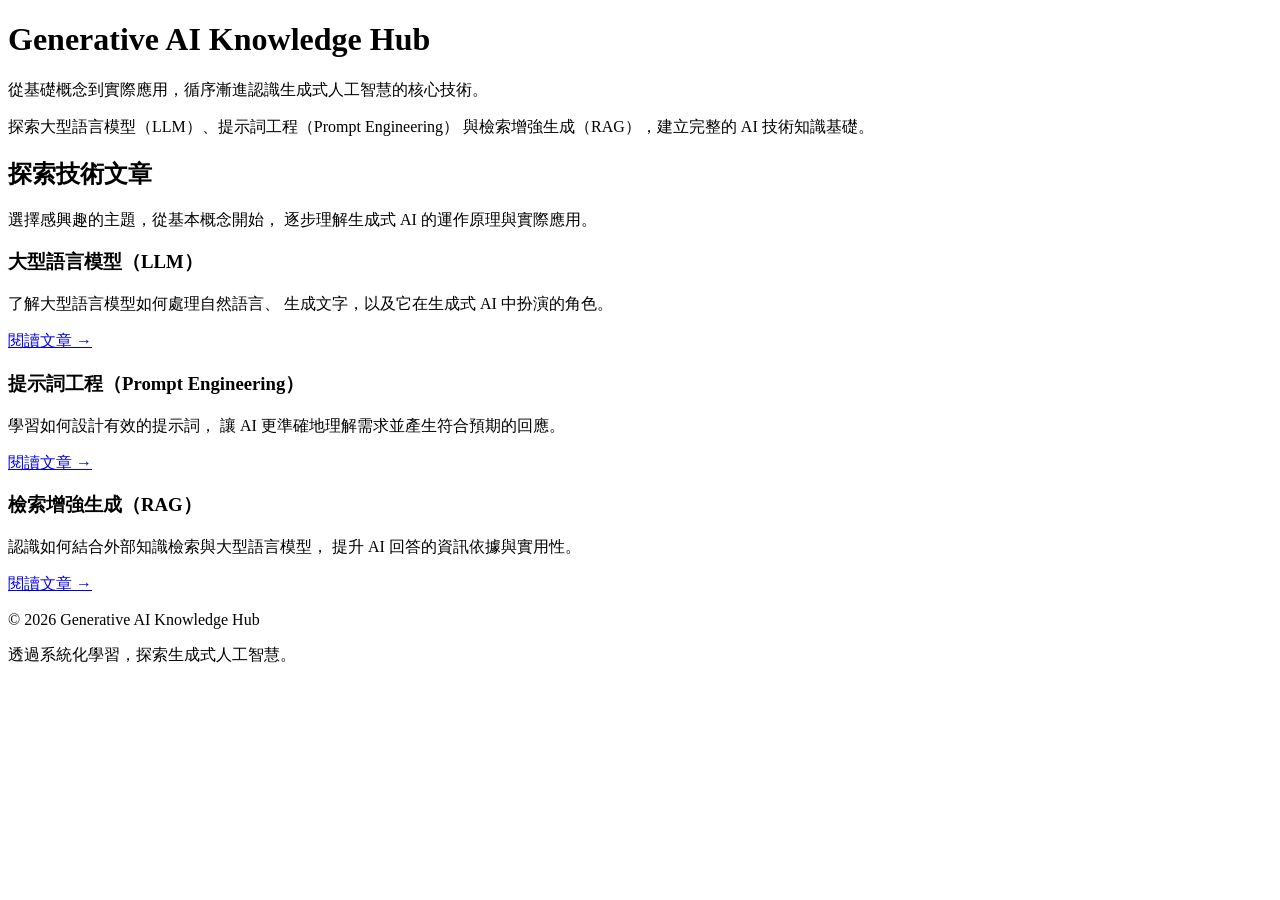
==== index.html @ dd3a81ac "Add files via upload" ====
<!DOCTYPE html>
<html lang="zh-Hant">

<head>
  <meta charset="UTF-8">
  <meta name="viewport" content="width=device-width, initial-scale=1.0">

  <meta name="description"
        content="Generative AI Knowledge Hub：透過淺顯易懂的文章，認識大型語言模型、提示詞工程與檢索增強生成。">

  <title>Generative AI Knowledge Hub</title>

  <link rel="stylesheet" href="css/style.css">
</head>

<body>

  <!-- 網站介紹區塊 -->
  <header class="container hero">

    <h1>Generative AI Knowledge Hub</h1>

    <p>
      從基礎概念到實際應用，循序漸進認識生成式人工智慧的核心技術。
    </p>

    <p>
      探索大型語言模型（LLM）、提示詞工程（Prompt Engineering）
      與檢索增強生成（RAG），建立完整的 AI 技術知識基礎。
    </p>

  </header>

  <!-- 網站主要內容 -->
  <main class="container">

    <section aria-labelledby="articles-title">

      <h2 id="articles-title">探索技術文章</h2>

      <p>
        選擇感興趣的主題，從基本概念開始，
        逐步理解生成式 AI 的運作原理與實際應用。
      </p>

      <!-- 文章卡片排列區 -->
      <div class="article-grid">

        <!-- 文章一：LLM -->
        <article class="article-card">

          <h3>大型語言模型（LLM）</h3>

          <p>
            了解大型語言模型如何處理自然語言、
            生成文字，以及它在生成式 AI 中扮演的角色。
          </p>

          <a href="articles/llm.html">
            閱讀文章 →
          </a>

        </article>

        <!-- 文章二：Prompt Engineering -->
        <article class="article-card">

          <h3>提示詞工程（Prompt Engineering）</h3>

          <p>
            學習如何設計有效的提示詞，
            讓 AI 更準確地理解需求並產生符合預期的回應。
          </p>

          <a href="articles/prompt-engineering.html">
            閱讀文章 →
          </a>

        </article>

        <!-- 文章三：RAG -->
        <article class="article-card">

          <h3>檢索增強生成（RAG）</h3>

          <p>
            認識如何結合外部知識檢索與大型語言模型，
            提升 AI 回答的資訊依據與實用性。
          </p>

          <a href="articles/rag.html">
            閱讀文章 →
          </a>

        </article>

      </div>

    </section>

  </main>

  <!-- 網站頁尾 -->
  <footer class="container">

    <p>
      © 2026 Generative AI Knowledge Hub
    </p>

    <p>
      透過系統化學習，探索生成式人工智慧。
    </p>

  </footer>

</body>
</html>
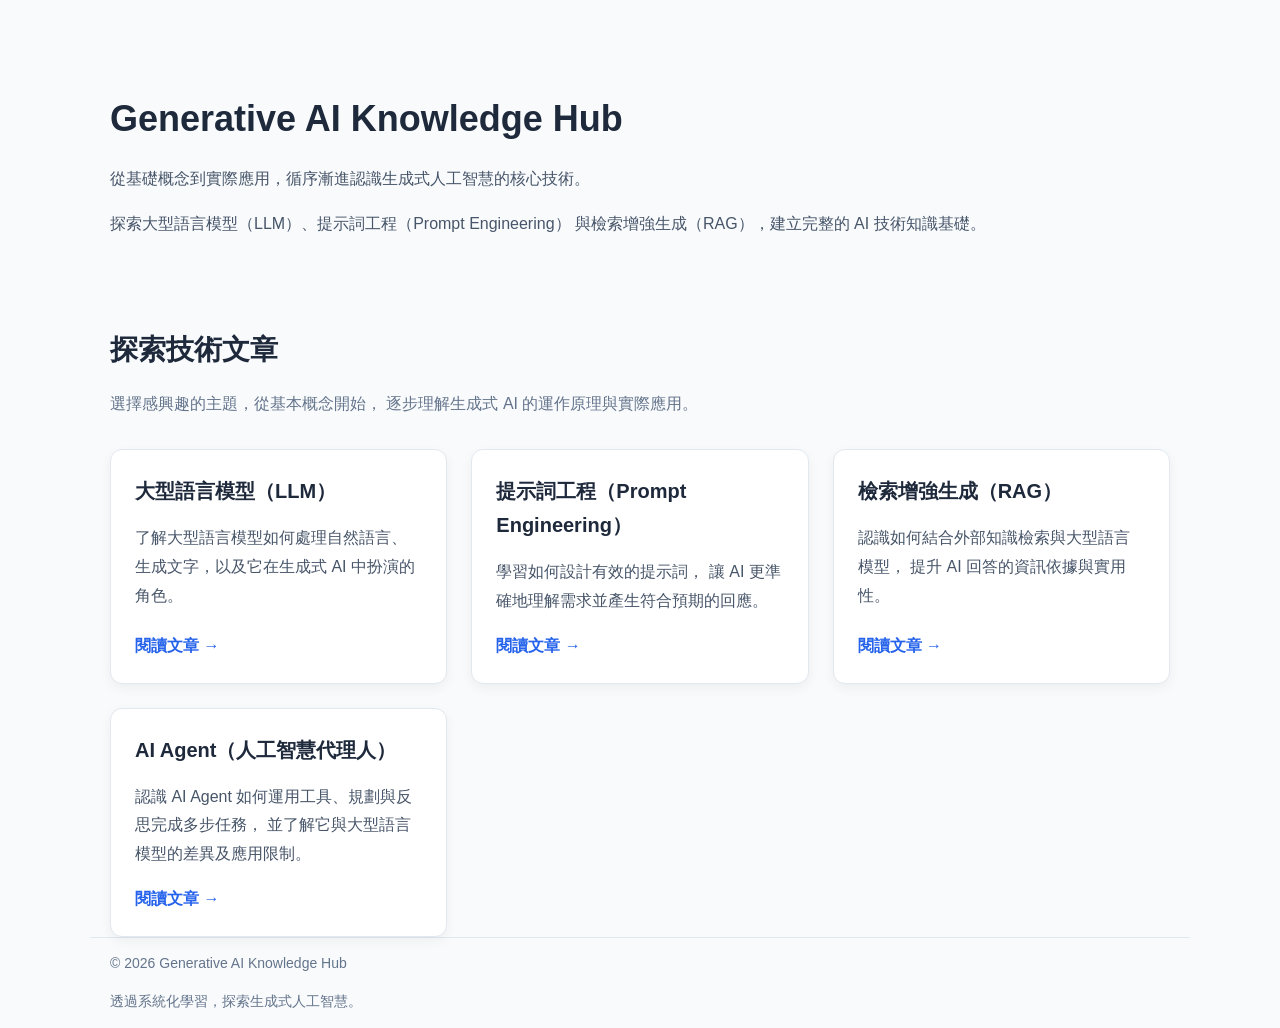
==== commit 9195cd97: "Update index.html" ====
--- a/index.html
+++ b/index.html
@@ -95,6 +95,22 @@
 
         </article>
 
+
+        <!-- 文章四：AI Agent -->
+        <article class="article-card">
+
+          <h3>AI Agent（人工智慧代理人）</h3>
+
+          <p>
+            認識 AI Agent 如何運用工具、規劃與反思完成多步任務，
+            並了解它與大型語言模型的差異及應用限制。
+          </p>
+
+          <a href="articles/ai-agent.html">
+            閱讀文章 →
+          </a>
+
+        </article>
       </div>
 
     </section>
--- a/css/style.css
+++ b/css/style.css
@@ -0,0 +1,276 @@
+
+/* 1. 全站設計變數 */
+:root {
+  --primary-color: #2563eb;
+  --text-color: #1e293b;
+  --background-color: #f8fafc;
+  --card-color: #ffffff;
+  --border-color: #e2e8f0;
+}
+
+/* 2. 統一元素尺寸計算方式 */
+* {
+  box-sizing: border-box;
+}
+
+/* 3. 網站基礎樣式 */
+body {
+  margin: 0;
+  font-family: Arial, "Microsoft JhengHei", sans-serif;
+  color: var(--text-color);
+  background-color: var(--background-color);
+  line-height: 1.7;
+}
+
+/* 4. 連結基礎樣式 */
+a {
+  color: var(--primary-color);
+  text-decoration: none;
+}
+
+
+/* 5. 網站共用內容容器 */
+.container {
+  width: 100%;
+  max-width: 1100px;
+  margin: 0 auto;
+  padding: 0 20px;
+}
+
+
+/* 6. 文章卡片樣式 */
+.article-card {
+  background-color: var(--card-color);
+  border: 1px solid var(--border-color);
+  border-radius: 12px;
+  padding: 24px;
+  box-shadow: 0 4px 12px rgba(0, 0, 0, 0.05);
+}
+
+
+/* 7. 文章卡片排列 */
+.article-grid {
+  display: grid;
+  grid-template-columns: repeat(
+    auto-fit,
+    minmax(min(100%, 260px), 1fr)
+  );
+  gap: 24px;
+}
+
+/* 8. 首頁介紹區塊 */
+.hero {
+  padding-top: 64px;
+  padding-bottom: 48px;
+}
+
+.hero h1 {
+  font-size: 36px;
+  margin-bottom: 16px;
+}
+
+.hero p {
+  font-size: 16px;
+  color: #475569;
+  line-height: 1.8;
+}
+
+/* 9. 文章列表標題 */
+main section > h2 {
+  font-size: 28px;
+  margin-bottom: 12px;
+}
+
+main section > p {
+  color: #64748b;
+  margin-bottom: 32px;
+}
+
+/* 10. 卡片內部排版 */
+.article-card {
+  display: flex;
+  flex-direction: column;
+  gap: 16px;
+}
+
+.article-card h3 {
+  font-size: 20px;
+  margin: 0;
+}
+
+.article-card p {
+  color: #475569;
+  line-height: 1.8;
+  margin: 0;
+}
+
+.article-card a {
+  margin-top: auto;
+  font-weight: 600;
+}
+
+.article-card a:hover {
+  text-decoration: underline;
+}
+
+/* 11. 頁尾 */
+footer {
+  margin-top: 64px;
+  padding-top: 24px;
+  padding-bottom: 32px;
+  border-top: 1px solid var(--border-color);
+  color: #64748b;
+  font-size: 14px;
+}
+
+/* 12. 手機版標題調整 */
+@media (max-width: 600px) {
+  .hero {
+    padding-top: 40px;
+    padding-bottom: 32px;
+  }
+
+  .hero h1 {
+    font-size: 28px;
+  }
+}
+
+
+/* 13. 文章頁首 */
+.article-header {
+  padding-top: 48px;
+  padding-bottom: 32px;
+}
+
+.back-link {
+  display: inline-block;
+  margin-bottom: 24px;
+  font-weight: 600;
+}
+
+.article-header h1 {
+  font-size: 36px;
+  margin-bottom: 16px;
+}
+
+.article-header p {
+  color: #64748b;
+  font-size: 18px;
+}
+
+/* 14. 文章內容 */
+.article-content {
+  max-width: 850px;
+}
+
+.article-content section {
+  margin-bottom: 48px;
+}
+
+.article-content h2 {
+  font-size: 26px;
+  margin-bottom: 20px;
+  padding-bottom: 12px;
+  border-bottom: 1px solid var(--border-color);
+}
+
+.article-content h3 {
+  font-size: 20px;
+  margin-top: 24px;
+}
+
+.article-content p {
+  color: #475569;
+  line-height: 1.9;
+}
+
+/* 15. 文章頁面手機版 */
+@media (max-width: 600px) {
+  .article-header h1 {
+    font-size: 28px;
+  }
+
+  .article-content h2 {
+    font-size: 22px;
+  }
+}
+
+
+/* 16. LLM 運作流程圖 */
+.process-flow {
+  display: flex;
+  flex-direction: column;
+  align-items: center;
+  margin: 32px 0;
+  gap: 8px;
+}
+
+.process-step {
+  width: 100%;
+  max-width: 440px;
+  padding: 16px 20px;
+  background-color: #eff6ff;
+  border: 1px solid #bfdbfe;
+  border-radius: 10px;
+  color: #1e40af;
+  text-align: center;
+  font-weight: 600;
+}
+
+.process-arrow {
+  color: var(--primary-color);
+  font-size: 24px;
+  line-height: 1;
+}
+
+/* 17. 文章列表與連結 */
+.article-content ul {
+  padding-left: 24px;
+  line-height: 1.9;
+  color: #475569;
+}
+
+.article-content li {
+  margin-bottom: 12px;
+}
+
+.article-content a:hover {
+  text-decoration: underline;
+}
+
+
+
+/* 18. 文章比較表格 */
+.table-wrapper {
+  width: 100%;
+  overflow-x: auto;
+  margin: 24px 0;
+}
+
+.article-content table {
+  width: 100%;
+  border-collapse: collapse;
+  background-color: var(--card-color);
+}
+
+.article-content th,
+.article-content td {
+  border: 1px solid var(--border-color);
+  padding: 14px 16px;
+  text-align: left;
+  vertical-align: top;
+}
+
+.article-content th {
+  background-color: #eff6ff;
+  color: #1e40af;
+  font-weight: 600;
+}
+
+.article-content td {
+  color: #475569;
+}
+
+.article-content tr:nth-child(even) {
+  background-color: #f8fafc;
+}
